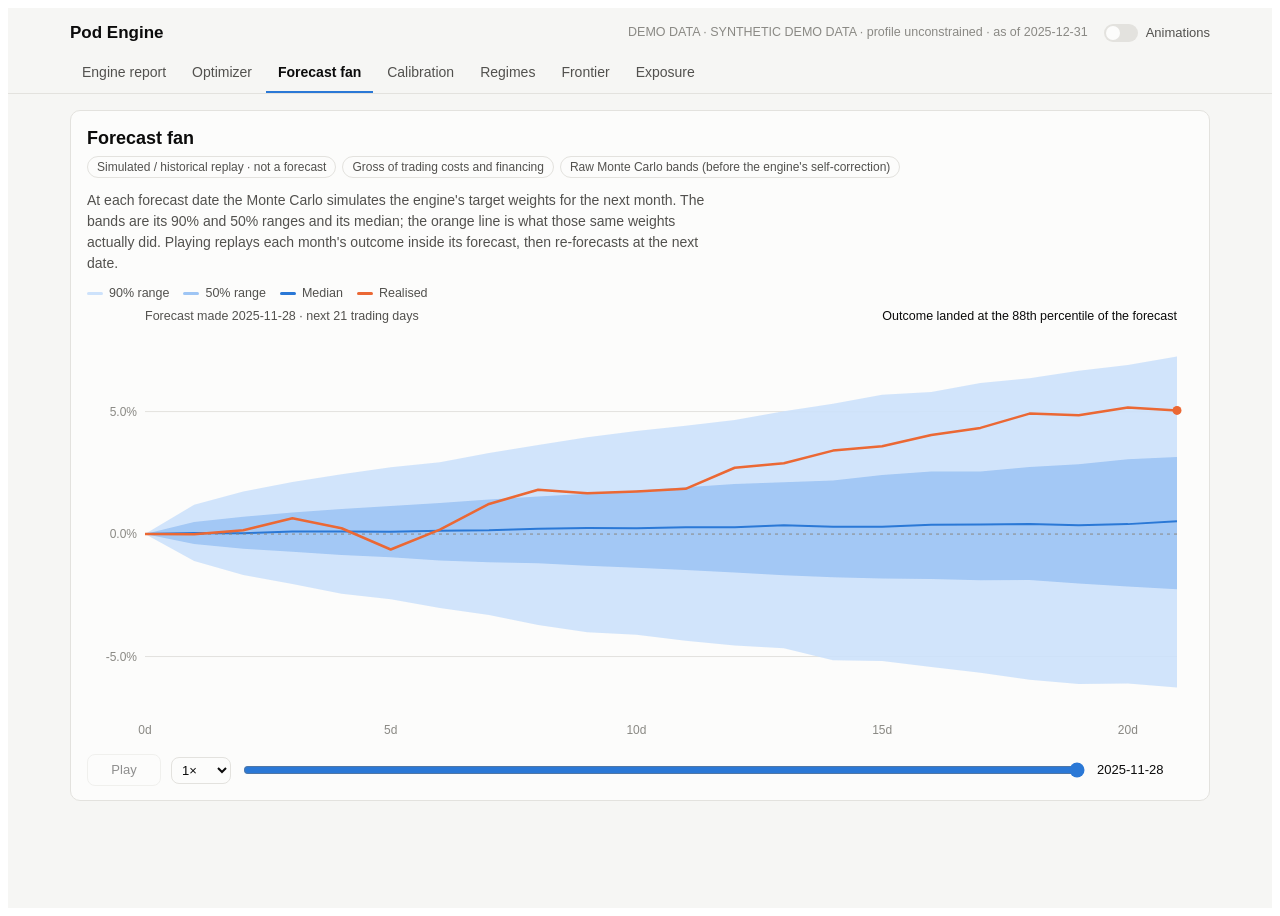
==== podengine/viz/index.html @ 02d0f56a "Add files via upload" ====
<!DOCTYPE html>
<html lang="en">
<head>
<meta charset="utf-8">
<meta name="viewport" content="width=device-width,initial-scale=1">
<title>Pod Engine</title>
<link rel="stylesheet" href="viz.css">
</head>
<body>
<div id="podviz" class="pv-root"></div>
<script>
  // Browsers do not load module scripts from file://, so this check must not be a module.
  (function () {
    if (location.protocol !== "file:") return;
    var el = document.getElementById("podviz");
    el.innerHTML = '<div class="pv-msg"><p>This page has to be served, not opened as a file ' +
      '(browsers block loading its scripts and data from file://).</p><p>Run <code>python -m podengine serve</code> ' +
      'and open the address it prints.</p></div>';
  })();
</script>
<script type="module">
  import { init } from "./js/app.js";
  init(document.getElementById("podviz"));
</script>
</body>
</html>
---- podengine/viz/viz.css ----
/* Pod Engine viewer. Every rule is scoped under .pv-root so nothing leaks. */
.pv-root{--pv-bg:#f6f6f4;--pv-surface:#fcfcfb;--pv-line:#e3e2de;--pv-text:#0b0b0b;--pv-text2:#52514e;--pv-muted:#8a8984;
  --pv-s1:#2a78d6;--pv-s2:#eb6834;--pv-s3:#1baf7a;--pv-s4:#eda100;--pv-s5:#e87ba4;--pv-band1:#cde2fb;--pv-band2:#9ec5f4;
  --pv-mint:#2fbf8f;--pv-gold:#c9930a;--pv-neutral:#b9b8b2;--pv-good:#0ca30c;--pv-warn:#fab219;--pv-crit:#d03b3b;
  color-scheme:light;background:var(--pv-bg);color:var(--pv-text);min-height:100vh;
  font:15px/1.5 -apple-system,BlinkMacSystemFont,"Segoe UI",Roboto,Helvetica,Arial,sans-serif}
@media (prefers-color-scheme:dark){.pv-root{color-scheme:dark;--pv-bg:#111110;--pv-surface:#1a1a19;--pv-line:#32322f;
  --pv-text:#f0efec;--pv-text2:#c3c2b7;--pv-muted:#8a8984;--pv-s1:#3987e5;--pv-s2:#d95926;--pv-s3:#199e70;--pv-s4:#c98500;
  --pv-s5:#d55181;--pv-band1:#173f70;--pv-band2:#1f5aa3;--pv-mint:#3ddc97;--pv-gold:#e3b341;--pv-neutral:#55544f}}
.pv-root *{box-sizing:border-box}
.pv-root .pv-top{position:sticky;top:0;z-index:5;background:var(--pv-bg);border-bottom:1px solid var(--pv-line)}
.pv-root .pv-head{display:flex;align-items:center;gap:16px;flex-wrap:wrap;max-width:1180px;margin:0 auto;padding:12px 20px 0}
.pv-root .pv-title{font-weight:650;font-size:17px;margin-right:auto}
.pv-root .pv-meta{font-size:12.5px;color:var(--pv-muted)}
.pv-root .pv-toggle{display:inline-flex;align-items:center;gap:8px;font-size:13px;color:var(--pv-text2);cursor:pointer;user-select:none}
.pv-root .pv-toggle input{width:34px;height:18px;appearance:none;background:var(--pv-line);border-radius:9px;position:relative;cursor:pointer;margin:0}
.pv-root .pv-toggle input::after{content:"";position:absolute;top:2px;left:2px;width:14px;height:14px;border-radius:50%;background:var(--pv-surface);transition:left .15s}
.pv-root .pv-toggle input:checked{background:var(--pv-s1)}
.pv-root .pv-toggle input:checked::after{left:18px}
.pv-root .pv-tabs{display:flex;gap:2px;overflow-x:auto;max-width:1180px;margin:0 auto;padding:8px 20px 0}
.pv-root .pv-tab{border:0;background:none;color:var(--pv-text2);font:inherit;font-size:14px;padding:8px 12px;border-bottom:2px solid transparent;cursor:pointer;white-space:nowrap}
.pv-root .pv-tab[aria-selected=true]{color:var(--pv-text);border-bottom-color:var(--pv-s1);font-weight:600}
.pv-root .pv-panel{max-width:1180px;margin:0 auto;padding:16px 20px 40px}
.pv-root .pv-panel[hidden]{display:none}
.pv-root .pv-frame{width:100%;height:calc(100vh - 120px);border:1px solid var(--pv-line);border-radius:10px;background:var(--pv-surface)}
.pv-root .pv-card{background:var(--pv-surface);border:1px solid var(--pv-line);border-radius:10px;padding:14px 16px}
.pv-root .pv-h{font-size:18px;font-weight:650;margin:0 0 2px}
.pv-root .pv-label{display:inline-block;font-size:12px;color:var(--pv-text2);border:1px solid var(--pv-line);border-radius:999px;padding:1px 9px;margin:2px 6px 8px 0}
.pv-root .pv-p{color:var(--pv-text2);margin:4px 0 10px;max-width:80ch;font-size:14px}
.pv-root .pv-canvas{display:block;width:100%;height:440px}
.pv-root .pv-controls{display:flex;align-items:center;gap:10px;margin-top:10px;flex-wrap:wrap;font-size:13px;color:var(--pv-text2)}
.pv-root .pv-btn{border:1px solid var(--pv-line);background:var(--pv-surface);color:var(--pv-text);border-radius:8px;padding:5px 12px;font:inherit;cursor:pointer;min-width:74px}
.pv-root .pv-btn:disabled{opacity:.45;cursor:not-allowed}
.pv-root .pv-select{border:1px solid var(--pv-line);background:var(--pv-surface);color:var(--pv-text);border-radius:8px;padding:4px 6px;font:inherit}
.pv-root .pv-scrub{flex:1;min-width:180px;accent-color:var(--pv-s1)}
.pv-root .pv-date{font-variant-numeric:tabular-nums;min-width:96px;color:var(--pv-text)}
.pv-root .pv-legend{display:flex;flex-wrap:wrap;gap:14px;font-size:12.5px;color:var(--pv-text2);margin:6px 0 2px}
.pv-root .pv-legend i{display:inline-block;width:16px;height:3px;border-radius:2px;margin-right:6px;vertical-align:middle}
.pv-root .pv-legend i.pv-dash{background:none!important;border-top:2px dashed currentColor;height:0}
.pv-root .pv-flag{font-size:13.5px;margin:6px 0 0;padding:8px 12px;border-radius:8px;border:1px solid var(--pv-line);color:var(--pv-text)}
.pv-root .pv-flag b{font-weight:650}
.pv-root .pv-msg{padding:28px;text-align:center;color:var(--pv-text2)}
.pv-root code{font-size:12.5px;background:var(--pv-bg);padding:1px 5px;border-radius:4px}
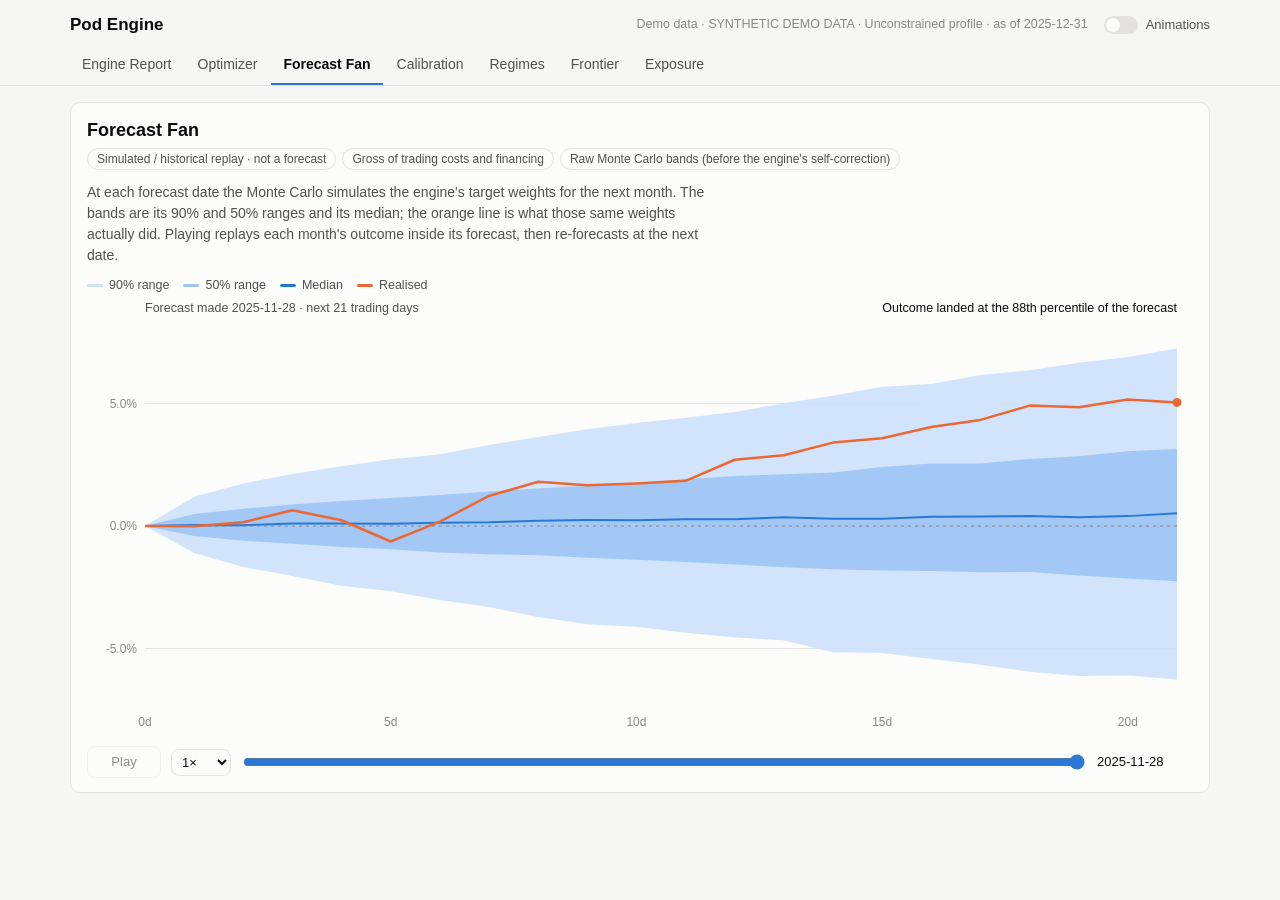
==== commit 64d924f1: "Report sub-tabs and scrollable tables, title-case labels, borderless viewer, static calibration and " ====
--- a/podengine/viz/index.html
+++ b/podengine/viz/index.html
@@ -6,7 +6,7 @@
 <title>Pod Engine</title>
 <link rel="stylesheet" href="viz.css">
 </head>
-<body>
+<body style="margin:0">
 <div id="podviz" class="pv-root"></div>
 <script>
   // Browsers do not load module scripts from file://, so this check must not be a module.
--- a/podengine/viz/viz.css
+++ b/podengine/viz/viz.css
@@ -22,7 +22,20 @@
 .pv-root .pv-tab[aria-selected=true]{color:var(--pv-text);border-bottom-color:var(--pv-s1);font-weight:600}
 .pv-root .pv-panel{max-width:1180px;margin:0 auto;padding:16px 20px 40px}
 .pv-root .pv-panel[hidden]{display:none}
-.pv-root .pv-frame{width:100%;height:calc(100vh - 120px);border:1px solid var(--pv-line);border-radius:10px;background:var(--pv-surface)}
+.pv-root .pv-panel.pv-full{max-width:none;padding:0}
+.pv-root .pv-frame{display:block;width:100%;height:calc(100vh - 92px);border:0;background:var(--pv-bg)}
+.pv-root .pv-form{max-width:1180px;margin:0 auto;padding:16px 20px 4px}
+.pv-root .pv-form details{background:var(--pv-surface);border:1px solid var(--pv-line);border-radius:10px;padding:10px 16px}
+.pv-root .pv-form summary{cursor:pointer;font-weight:650;font-size:16px;padding:4px 0}
+.pv-root .pv-grid{display:grid;grid-template-columns:repeat(auto-fit,minmax(260px,1fr));gap:12px 18px;margin:10px 0}
+.pv-root .pv-field{display:flex;flex-direction:column;gap:4px;font-size:13px;color:var(--pv-text2)}
+.pv-root .pv-field textarea,.pv-root .pv-field input,.pv-root .pv-field select{font:13px ui-monospace,SFMono-Regular,Menlo,monospace;
+  color:var(--pv-text);background:var(--pv-bg);border:1px solid var(--pv-line);border-radius:8px;padding:7px 9px}
+.pv-root .pv-field textarea{min-height:150px;resize:vertical}
+.pv-root .pv-btn.pv-primary{background:var(--pv-s1);border-color:var(--pv-s1);color:#fff;font-weight:600}
+.pv-root .pv-status{font-size:13px;color:var(--pv-text2)}
+.pv-root .pv-status.pv-err{color:var(--pv-crit)}
+.pv-root .pv-note{font-size:13px;color:var(--pv-text2);margin:6px 0}
 .pv-root .pv-card{background:var(--pv-surface);border:1px solid var(--pv-line);border-radius:10px;padding:14px 16px}
 .pv-root .pv-h{font-size:18px;font-weight:650;margin:0 0 2px}
 .pv-root .pv-label{display:inline-block;font-size:12px;color:var(--pv-text2);border:1px solid var(--pv-line);border-radius:999px;padding:1px 9px;margin:2px 6px 8px 0}
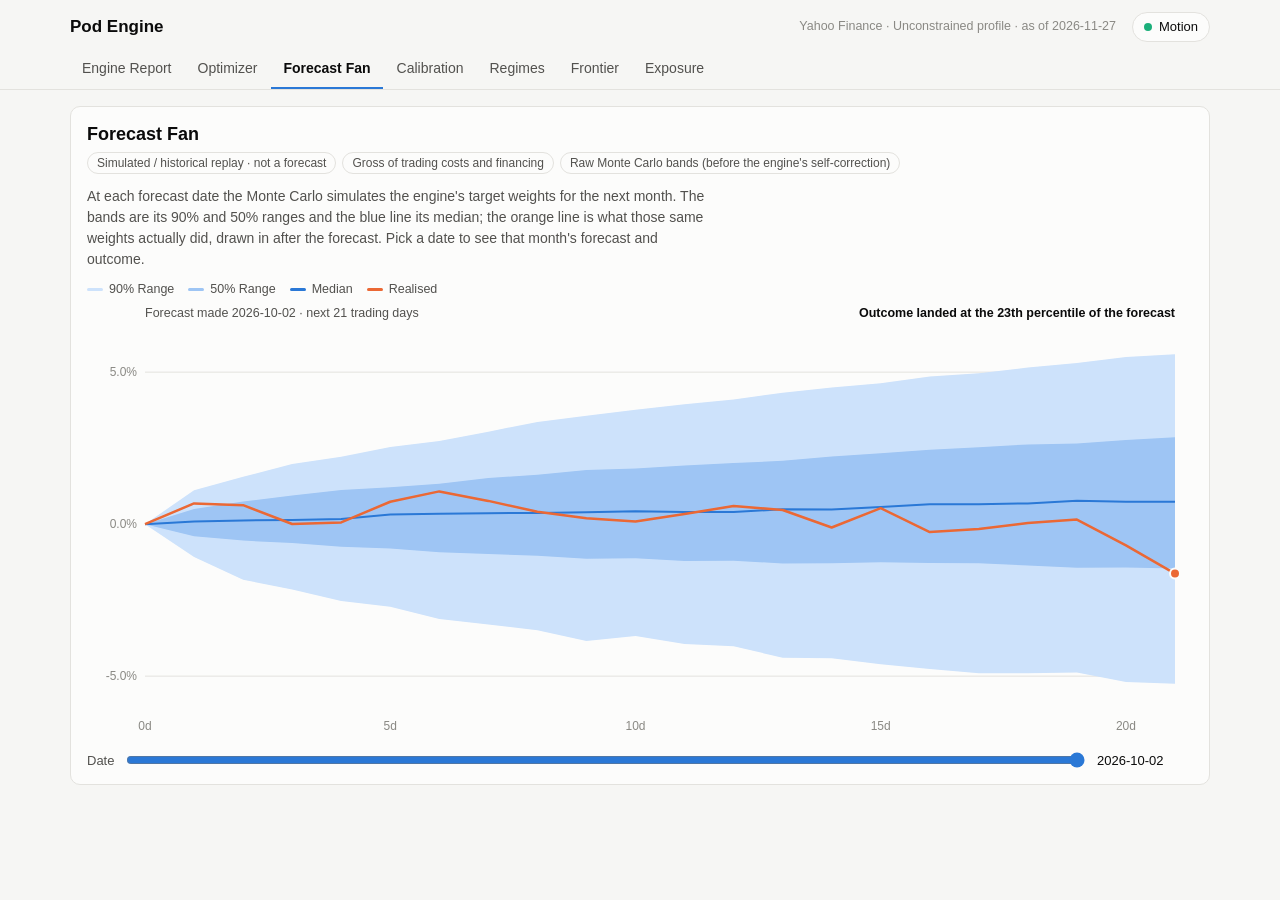
==== commit f669c359: "Chart motion: draw-in-once charts with a Motion toggle instead of Play controls - Viewer charts are " ====
--- a/podengine/viz/index.html
+++ b/podengine/viz/index.html
@@ -4,6 +4,7 @@
 <meta charset="utf-8">
 <meta name="viewport" content="width=device-width,initial-scale=1">
 <title>Pod Engine</title>
+<script>try{var o=localStorage.getItem('motion');if(o)document.documentElement.dataset.motion=o;}catch(e){}</script>
 <link rel="stylesheet" href="viz.css">
 </head>
 <body style="margin:0">
--- a/podengine/viz/viz.css
+++ b/podengine/viz/viz.css
@@ -12,11 +12,6 @@
 .pv-root .pv-head{display:flex;align-items:center;gap:16px;flex-wrap:wrap;max-width:1180px;margin:0 auto;padding:12px 20px 0}
 .pv-root .pv-title{font-weight:650;font-size:17px;margin-right:auto}
 .pv-root .pv-meta{font-size:12.5px;color:var(--pv-muted)}
-.pv-root .pv-toggle{display:inline-flex;align-items:center;gap:8px;font-size:13px;color:var(--pv-text2);cursor:pointer;user-select:none}
-.pv-root .pv-toggle input{width:34px;height:18px;appearance:none;background:var(--pv-line);border-radius:9px;position:relative;cursor:pointer;margin:0}
-.pv-root .pv-toggle input::after{content:"";position:absolute;top:2px;left:2px;width:14px;height:14px;border-radius:50%;background:var(--pv-surface);transition:left .15s}
-.pv-root .pv-toggle input:checked{background:var(--pv-s1)}
-.pv-root .pv-toggle input:checked::after{left:18px}
 .pv-root .pv-tabs{display:flex;gap:2px;overflow-x:auto;max-width:1180px;margin:0 auto;padding:8px 20px 0}
 .pv-root .pv-tab{border:0;background:none;color:var(--pv-text2);font:inherit;font-size:14px;padding:8px 12px;border-bottom:2px solid transparent;cursor:pointer;white-space:nowrap}
 .pv-root .pv-tab[aria-selected=true]{color:var(--pv-text);border-bottom-color:var(--pv-s1);font-weight:600}
@@ -40,7 +35,6 @@
 .pv-root .pv-h{font-size:18px;font-weight:650;margin:0 0 2px}
 .pv-root .pv-label{display:inline-block;font-size:12px;color:var(--pv-text2);border:1px solid var(--pv-line);border-radius:999px;padding:1px 9px;margin:2px 6px 8px 0}
 .pv-root .pv-p{color:var(--pv-text2);margin:4px 0 10px;max-width:80ch;font-size:14px}
-.pv-root .pv-canvas{display:block;width:100%;height:440px}
 .pv-root .pv-controls{display:flex;align-items:center;gap:10px;margin-top:10px;flex-wrap:wrap;font-size:13px;color:var(--pv-text2)}
 .pv-root .pv-btn{border:1px solid var(--pv-line);background:var(--pv-surface);color:var(--pv-text);border-radius:8px;padding:5px 12px;font:inherit;cursor:pointer;min-width:74px}
 .pv-root .pv-btn:disabled{opacity:.45;cursor:not-allowed}
@@ -54,3 +48,47 @@
 .pv-root .pv-flag b{font-weight:650}
 .pv-root .pv-msg{padding:28px;text-align:center;color:var(--pv-text2)}
 .pv-root code{font-size:12.5px;background:var(--pv-bg);padding:1px 5px;border-radius:4px}
+
+/* ---------------------------------------------------------------- charts (SVG) */
+.pv-root .pv-chartwrap{position:relative}
+.pv-root .pv-chart{width:100%;min-height:440px}
+.pv-root .pv-chart svg{display:block;width:100%;height:auto;overflow:visible}
+.pv-root .pv-tick{font-size:12px;fill:var(--pv-muted)}
+.pv-root .pv-cap{font-size:12.5px;fill:var(--pv-text2)}
+.pv-root .pv-rowlab{font-size:13px;fill:var(--pv-text2)}
+.pv-root .pv-strong{fill:var(--pv-text);font-weight:600}
+.pv-root .pv-hit{fill:var(--pv-text);fill-opacity:0;cursor:crosshair;transition:fill-opacity var(--dur-micro) var(--ease-out)}
+.pv-root .pv-hit:hover{fill-opacity:.03}
+.pv-root .pv-tip{position:absolute;pointer-events:none;background:var(--pv-surface);border:1px solid var(--pv-line);border-radius:8px;
+  padding:6px 9px;font-size:12px;line-height:1.45;color:var(--pv-text);box-shadow:0 2px 10px rgba(0,0,0,.18);white-space:nowrap;z-index:4}
+.pv-root .pv-tip[hidden]{display:none}
+.pv-root .pv-motion{display:inline-flex;align-items:center;gap:7px;border:1px solid var(--pv-line);background:var(--pv-surface);
+  color:var(--pv-text2);border-radius:999px;padding:4px 11px;font:inherit;font-size:13px;cursor:pointer;
+  transition:background var(--dur-micro) var(--ease-out),border-color var(--dur-micro) var(--ease-out),color var(--dur-micro) var(--ease-out)}
+.pv-root .pv-motion:hover{border-color:var(--pv-muted)}
+.pv-root .pv-motion:focus-visible{outline:2px solid var(--pv-s1);outline-offset:2px;transition:none}
+.pv-root .pv-motion-dot{width:8px;height:8px;border-radius:50%;background:var(--pv-line)}
+.pv-root .pv-motion[aria-pressed=true]{color:var(--pv-text)}
+.pv-root .pv-motion[aria-pressed=true] .pv-motion-dot{background:var(--pv-s3)}
+
+/* ---------------------------------------------------------------- motion (chart-motion system)
+   Charts draw in once from their data origin when their data arrives, then stay still.
+   Only transform, opacity and stroke-dashoffset are animated. Keyframes define only `from`,
+   so the final frame is the real chart; with motion off it is simply already there. */
+:root{--ease-out:cubic-bezier(0.16,1,0.3,1);--dur-micro:120ms;--dur-short:220ms;--dur-long:420ms;--dur-draw:900ms}
+@keyframes grow-y{from{transform:scaleY(0)}}
+@keyframes grow-x{from{transform:scaleX(0)}}
+@keyframes rise{from{opacity:0;transform:translateY(8px)}}
+@keyframes fade{from{opacity:0}}
+@keyframes draw{from{stroke-dashoffset:1}to{stroke-dashoffset:0}}
+@keyframes pop{from{opacity:0;transform:scale(0.2)}}
+.an-gy{transform-box:fill-box;animation:grow-y var(--dur-long) var(--ease-out) both}
+.an-gx{animation:grow-x var(--dur-long) var(--ease-out) both}
+.an-rise{animation:rise var(--dur-long) var(--ease-out) both}
+.an-fade{animation:fade var(--dur-long) var(--ease-out) both}
+.an-draw{stroke-dasharray:1;animation:draw var(--dur-draw) var(--ease-out) both}
+.an-pop{transform-box:fill-box;transform-origin:center;animation:pop var(--dur-short) var(--ease-out) both}
+.an-clip{transform-box:view-box;animation:grow-x var(--dur-draw) var(--ease-out) both}
+.pv-root .pv-still *{animation:none!important}
+[data-motion="off"] *,[data-motion="off"] *::before,[data-motion="off"] *::after{animation:none!important;transition:none!important}
+@media (prefers-reduced-motion:reduce){*,*::before,*::after{animation-duration:0.01ms!important;animation-iteration-count:1!important;animation-delay:0ms!important;transition-duration:0.01ms!important}}
